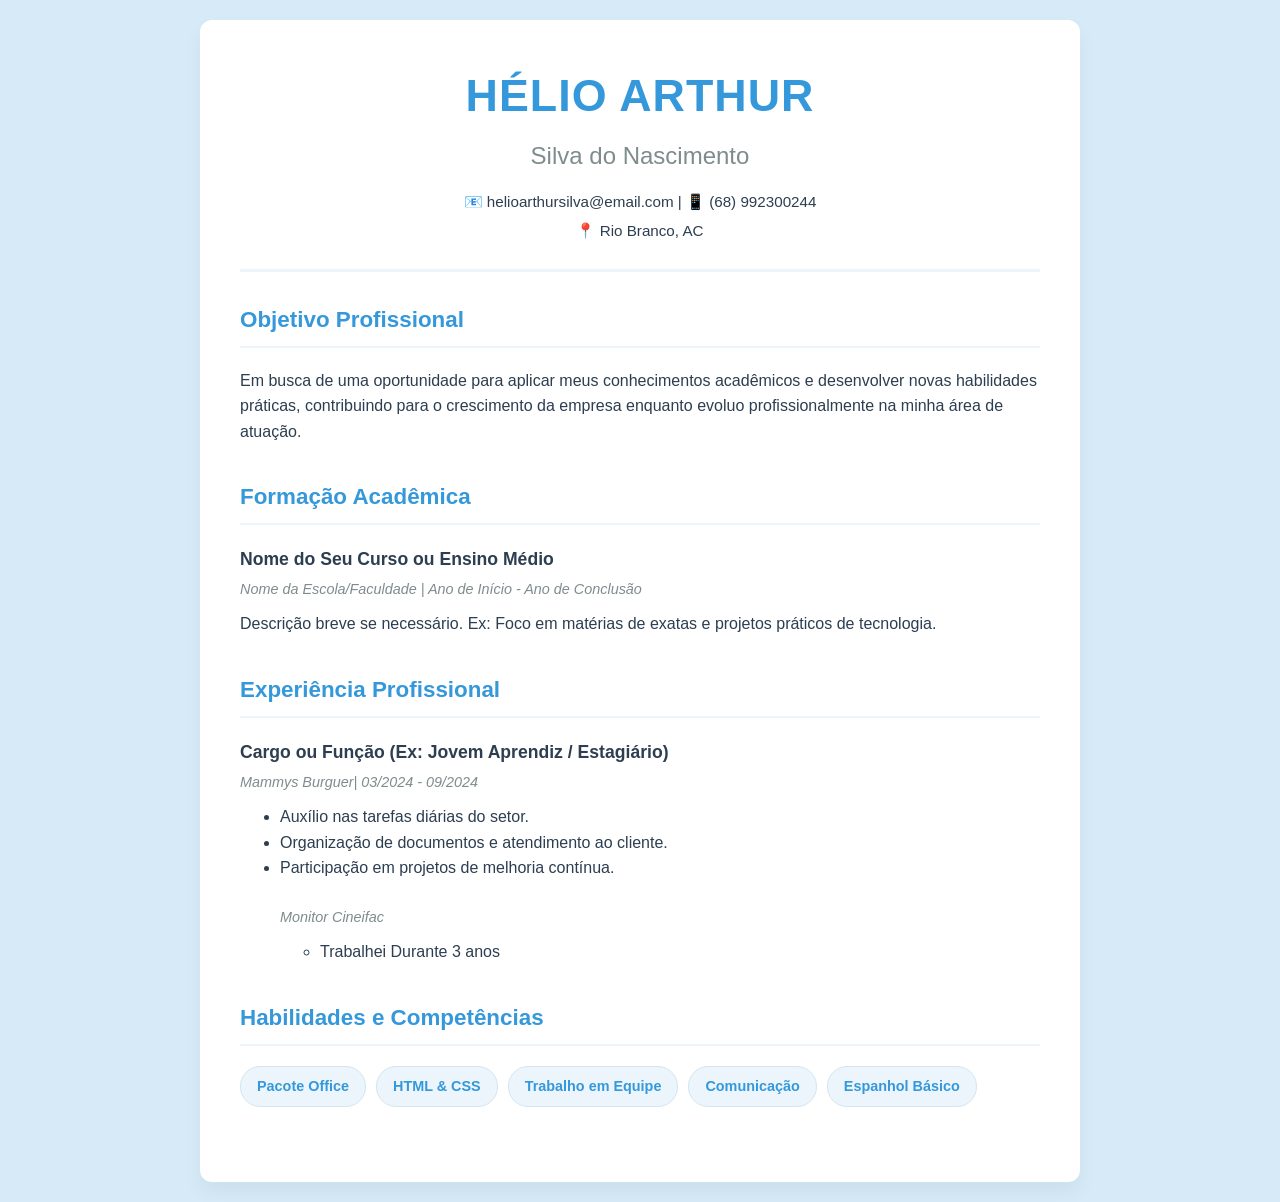
==== Curriculo.html @ 7bf70b49 "adicionei algumas coisinhas no do site" ====
<!DOCTYPE html>
<html lang="en">
<head>
    <meta charset="UTF-8">
    <meta name="viewport" content="width=device-width, initial-scale=1.0">
    <title>Curriulo mal feito</title>
    <link rel="stylesheet" href="curri.css">
</head>
<body>

    <div class="container">
        
        <!-- CABEÇALHO -->
        <header class="cabecalho">
            <h1>Hélio Arthur</h1>
            <h2>Silva do Nascimento</h2>
            
            <div class="informacoes-contato">
                <p>📧 helioarthursilva@email.com | 📱 (68) 992300244</p>
                <p>📍 Rio Branco, AC</p>
            </div>
        </header>

        <!-- OBJETIVOS -->
        <section class="objetivos">
            <h3>Objetivo Profissional</h3>
            <p>Em busca de uma oportunidade para aplicar meus conhecimentos acadêmicos e desenvolver novas habilidades práticas, 
                contribuindo para o crescimento da empresa enquanto evoluo profissionalmente na minha área de atuação.</p>
        </section>

        <!-- FORMAÇÃO -->
        <section class="formacao">
            <h3>Formação Acadêmica</h3>
            
            <div class="item-curriculo">
                <h4>Nome do Seu Curso ou Ensino Médio</h4>
                <p class="periodo">Nome da Escola/Faculdade | Ano de Início - Ano de Conclusão</p>
                <p class="descricao">Descrição breve se necessário. Ex: Foco em matérias de exatas e projetos práticos de tecnologia.</p>
            </div>
        </section>

        <!-- EXPERIÊNCIAS -->
        <section class="experiencias">
            <h3>Experiência Profissional</h3>
            
            <div class="item-curriculo">
                <h4>Cargo ou Função (Ex: Jovem Aprendiz / Estagiário)</h4>
                <p class="periodo">Mammys Burguer| 03/2024 - 09/2024</p>
                <ul class="descricao">
                    <li>Auxílio nas tarefas diárias do setor.</li>
                    <li>Organização de documentos e atendimento ao cliente.</li>
                    <li>Participação em projetos de melhoria contínua.</li>
                    <br>
                    <p class="periodo"> Monitor Cineifac</p>
                    <ul class="descricao">
                        <li>Trabalhei Durante 3 anos</li>
                    </ul>

                </ul>
            </div>
        </section>

        <!-- HABILIDADES (Extra que adicionei para enriquecer seu currículo) -->
        <section class="habilidades">
            <h3>Habilidades e Competências</h3>
            <ul class="lista-habilidades">
                <li>Pacote Office</li>
                <li>HTML & CSS</li>
                <li>Trabalho em Equipe</li>
                <li>Comunicação</li>
                <li>Espanhol Básico</li>
            </ul>
        </section>

    </div>

</body>
</html>
---- curri.css ----
/* === INÍCIO DO SEU ARQUIVO curri.css === */
        
        /* Paleta de cores em tons de azul */
        :root {
            --azul-escuro: #2c3e50;
            --azul-principal: #3498db;
            --azul-claro: #ebf5fb;
            --fundo-pagina: #d6eaf8;
            --branco: #ffffff;
            --texto-cinza: #7f8c8d;
        }

        /* Estilo geral da página */
        body {
            font-family: 'Segoe UI', Tahoma, Geneva, Verdana, sans-serif;
            background-color: var(--fundo-pagina);
            color: var(--azul-escuro);
            line-height: 1.6;
            margin: 0;
            padding: 20px;
        }

        /* Container principal que funciona como uma "folha de papel" */
        .container {
            max-width: 800px;
            margin: 0 auto; /* Centraliza na tela */
            background-color: var(--branco);
            padding: 40px;
            border-radius: 12px;
            box-shadow: 0 10px 20px rgba(0, 0, 0, 0.05);
        }

        /* Estilos do Cabeçalho */
        .cabecalho {
            text-align: center;
            border-bottom: 3px solid var(--azul-claro);
            padding-bottom: 20px;
            margin-bottom: 30px;
        }

        .cabecalho h1 {
            margin: 0;
            color: var(--azul-principal);
            font-size: 2.8em;
            text-transform: uppercase;
            letter-spacing: 1px;
        }

        .cabecalho h2 {
            margin: 5px 0 15px 0;
            color: var(--texto-cinza);
            font-weight: 400;
            font-size: 1.5em;
        }

        .informacoes-contato p {
            margin: 5px 0;
            font-size: 0.95em;
            color: var(--azul-escuro);
        }

        /* Estilos das Seções (Objetivos, Formação, etc) */
        section {
            margin-bottom: 35px;
        }

        h3 {
            color: var(--azul-principal);
            border-bottom: 2px solid var(--azul-claro);
            padding-bottom: 8px;
            margin-bottom: 20px;
            font-size: 1.4em;
        }

        /* Estilos dos itens dentro das seções */
        .item-curriculo {
            margin-bottom: 20px;
        }

        .item-curriculo h4 {
            margin: 0 0 5px 0;
            color: var(--azul-escuro);
            font-size: 1.1em;
        }

        .periodo {
            margin: 0 0 10px 0;
            font-size: 0.9em;
            color: var(--texto-cinza);
            font-style: italic;
        }

        .descricao {
            margin-top: 5px;
        }

        /* Estilos para a lista de habilidades */
        .lista-habilidades {
            display: flex;
            flex-wrap: wrap;
            gap: 10px;
            list-style: none;
            padding: 0;
            margin: 0;
        }

        .lista-habilidades li {
            background-color: var(--azul-claro);
            color: var(--azul-principal);
            padding: 8px 16px;
            border-radius: 20px;
            font-size: 0.9em;
            font-weight: bold;
            border: 1px solid #d4e6f1;
        }

        /* Responsividade para telas menores (celulares) */
        @media (max-width: 600px) {
            .container {
                padding: 20px;
            }
            .cabecalho h1 {
                font-size: 2em;
            }
        }
        /* === FIM DO SEU ARQUIVO curri.css === */
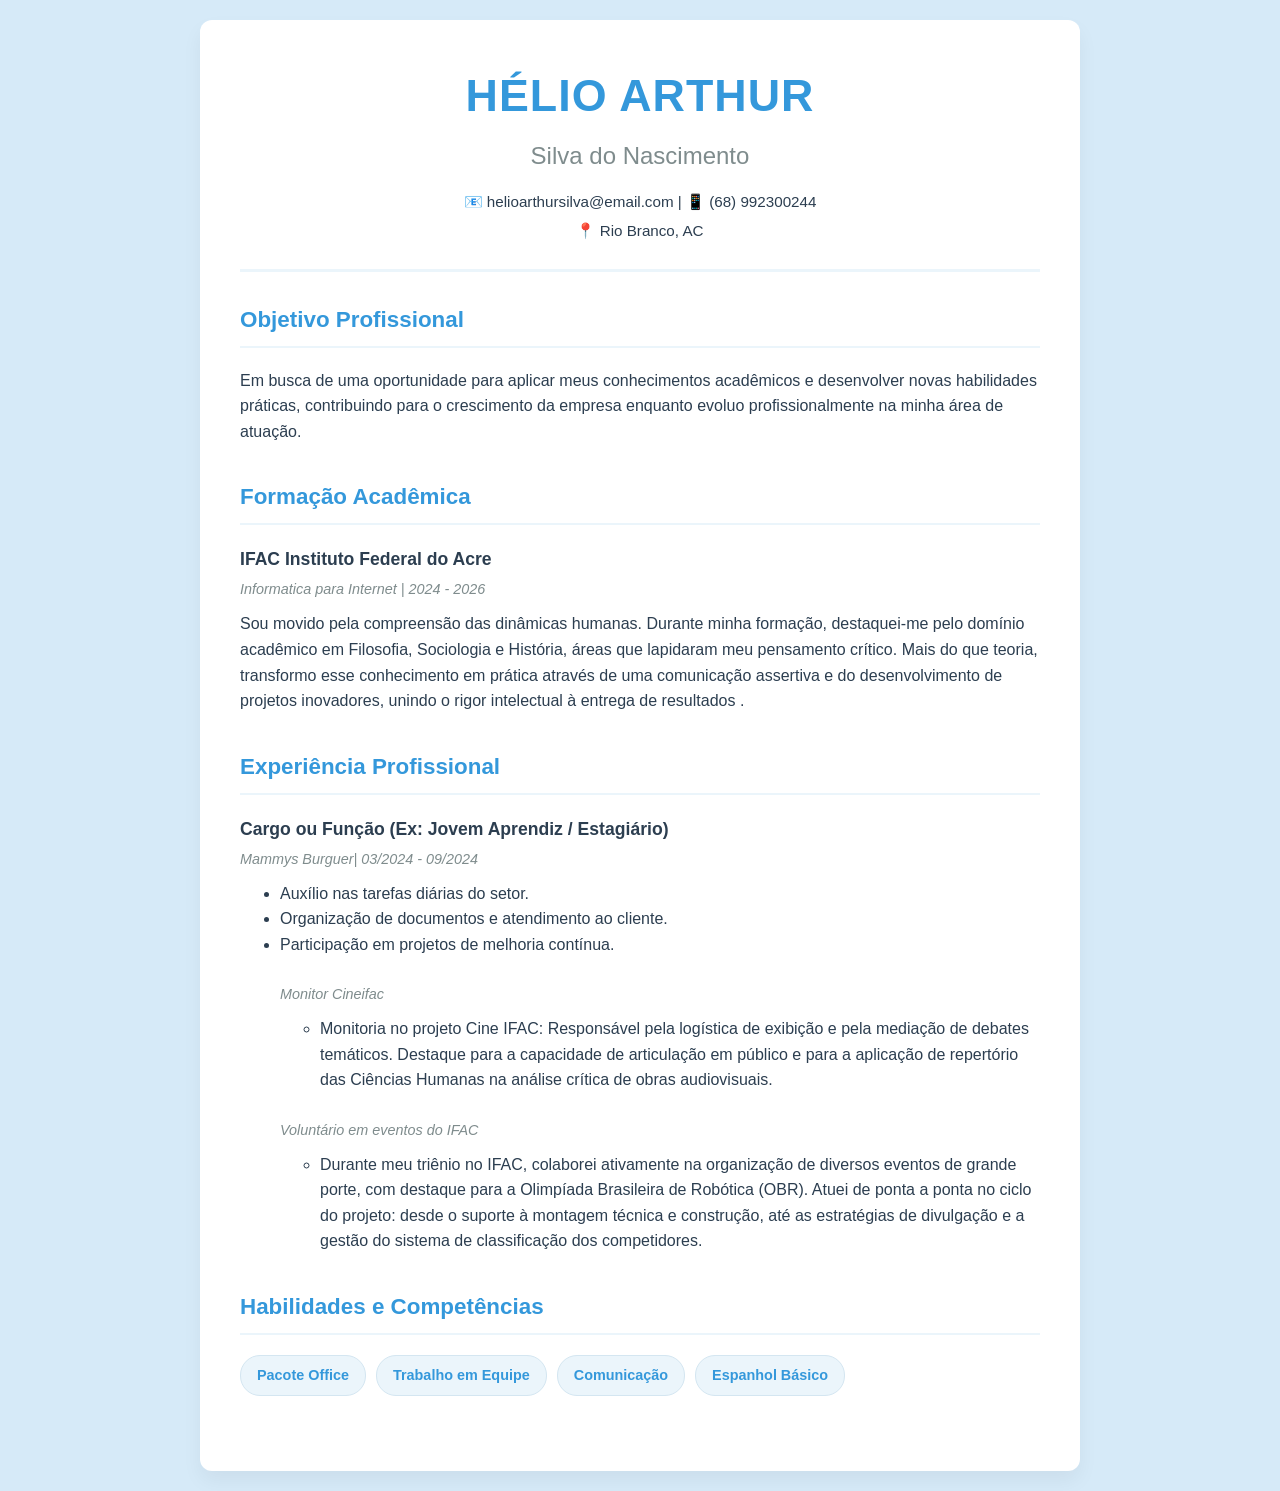
==== commit d63ba4f3: "adicionei comentarios" ====
--- a/Curriculo.html
+++ b/Curriculo.html
@@ -1,78 +1,201 @@
 <!DOCTYPE html>
+
 <html lang="en">
+
+
+
 <head>
+
     <meta charset="UTF-8">
+
     <meta name="viewport" content="width=device-width, initial-scale=1.0">
+
     <title>Curriulo mal feito</title>
+
     <link rel="stylesheet" href="curri.css">
+
 </head>
+
+
+
 <body>
 
+
+
     <div class="container">
-        
+
+
+
         <!-- CABEÇALHO -->
+
         <header class="cabecalho">
+
             <h1>Hélio Arthur</h1>
+
             <h2>Silva do Nascimento</h2>
-            
+
+
+
             <div class="informacoes-contato">
+
                 <p>📧 helioarthursilva@email.com | 📱 (68) 992300244</p>
+
                 <p>📍 Rio Branco, AC</p>
+
             </div>
+
         </header>
 
+
+
         <!-- OBJETIVOS -->
+
         <section class="objetivos">
+
             <h3>Objetivo Profissional</h3>
-            <p>Em busca de uma oportunidade para aplicar meus conhecimentos acadêmicos e desenvolver novas habilidades práticas, 
-                contribuindo para o crescimento da empresa enquanto evoluo profissionalmente na minha área de atuação.</p>
-        </section>
+
+            <p>Em busca de uma oportunidade para aplicar meus conhecimentos acadêmicos e desenvolver novas habilidades
+
+                práticas,
+
+                contribuindo para o crescimento da empresa enquanto evoluo profissionalmente na minha área de atuação.
+
+            </p>
+
+        </section>
+
+
 
         <!-- FORMAÇÃO -->
+
         <section class="formacao">
+
             <h3>Formação Acadêmica</h3>
-            
+
+
+
             <div class="item-curriculo">
-                <h4>Nome do Seu Curso ou Ensino Médio</h4>
-                <p class="periodo">Nome da Escola/Faculdade | Ano de Início - Ano de Conclusão</p>
-                <p class="descricao">Descrição breve se necessário. Ex: Foco em matérias de exatas e projetos práticos de tecnologia.</p>
+
+                <h4>IFAC
+
+                    Instituto Federal do Acre</h4>
+
+                <p class="periodo">Informatica para Internet | 2024 - 2026 </p>
+
+                <p class="descricao">Sou movido pela compreensão das dinâmicas humanas. Durante minha formação,
+
+                    destaquei-me pelo domínio acadêmico em Filosofia, Sociologia e História, áreas que lapidaram meu
+
+                    pensamento crítico. Mais do que teoria, transformo esse conhecimento em prática através de uma
+
+                    comunicação assertiva e do desenvolvimento de projetos inovadores, unindo o rigor intelectual à
+
+                    entrega de resultados
+
+                    .</p>
+
             </div>
-        </section>
+
+        </section>
+
+
 
         <!-- EXPERIÊNCIAS -->
+
         <section class="experiencias">
+
             <h3>Experiência Profissional</h3>
-            
+
+
+
             <div class="item-curriculo">
+
                 <h4>Cargo ou Função (Ex: Jovem Aprendiz / Estagiário)</h4>
+
                 <p class="periodo">Mammys Burguer| 03/2024 - 09/2024</p>
+
                 <ul class="descricao">
+
                     <li>Auxílio nas tarefas diárias do setor.</li>
+
                     <li>Organização de documentos e atendimento ao cliente.</li>
+
                     <li>Participação em projetos de melhoria contínua.</li>
+
                     <br>
+
                     <p class="periodo"> Monitor Cineifac</p>
+
                     <ul class="descricao">
-                        <li>Trabalhei Durante 3 anos</li>
+
+                        <li>Monitoria no projeto Cine IFAC: Responsável pela logística de exibição e pela mediação de
+
+                            debates temáticos. Destaque para a capacidade de articulação em público e para a aplicação
+
+                            de repertório das Ciências Humanas na análise crítica de obras audiovisuais.</li>
+
                     </ul>
 
+                    <br>
+
+                    <p class="periodo">Voluntário em eventos do IFAC</p>
+
+                    <ul class="descricao">
+
+                        <li>
+
+                            Durante meu triênio no IFAC, colaborei ativamente na organização de diversos eventos de
+
+                            grande porte, com destaque para a Olimpíada Brasileira de Robótica (OBR). Atuei de ponta a
+
+                            ponta no ciclo do projeto: desde o suporte à montagem técnica e construção, até as
+
+                            estratégias de divulgação e a gestão do sistema de classificação dos competidores.
+
+                        </li>
+
+                    </ul>
+
+
+
+
+
                 </ul>
+
             </div>
-        </section>
+
+        </section>
+
+
 
         <!-- HABILIDADES (Extra que adicionei para enriquecer seu currículo) -->
+
         <section class="habilidades">
+
             <h3>Habilidades e Competências</h3>
+
             <ul class="lista-habilidades">
+
                 <li>Pacote Office</li>
-                <li>HTML & CSS</li>
+
                 <li>Trabalho em Equipe</li>
+
                 <li>Comunicação</li>
+
                 <li>Espanhol Básico</li>
+
             </ul>
-        </section>
+
+        </section>
+
+
 
     </div>
 
+
+
 </body>
+
+
+
 </html>
